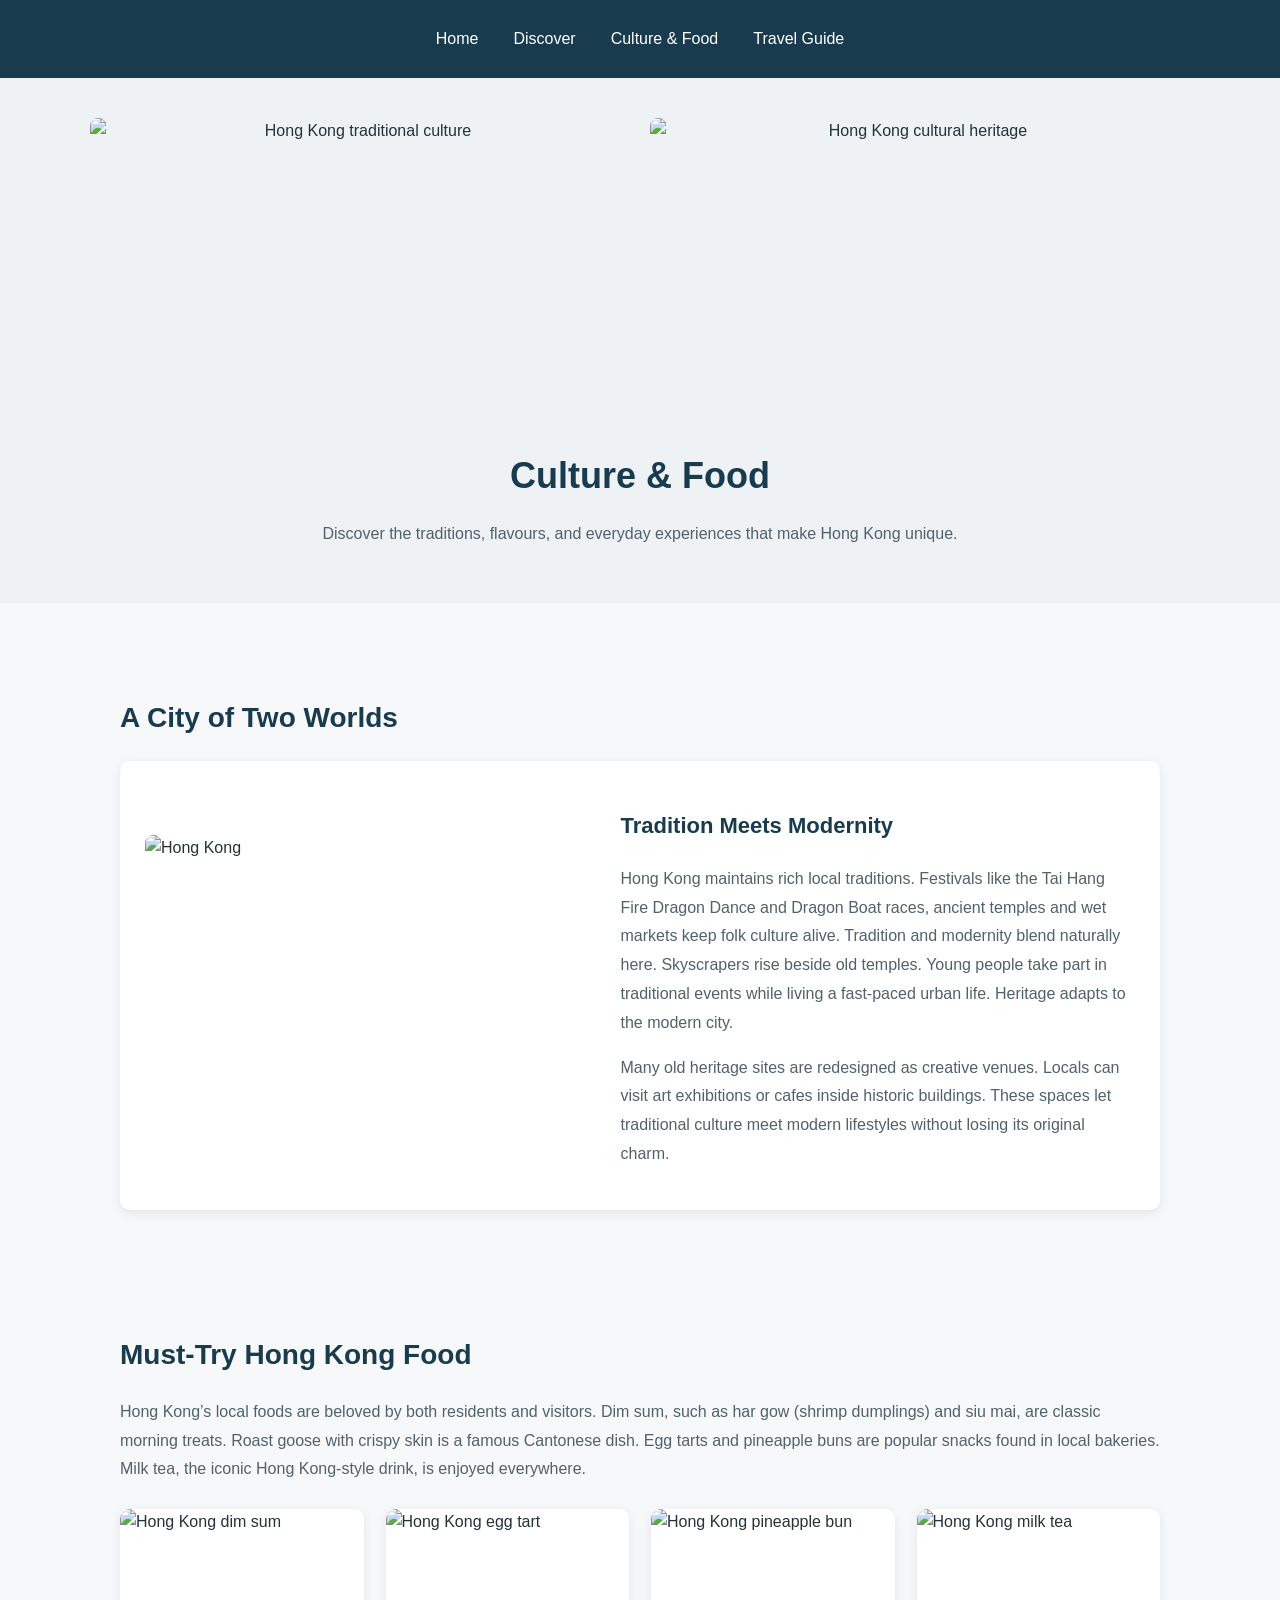
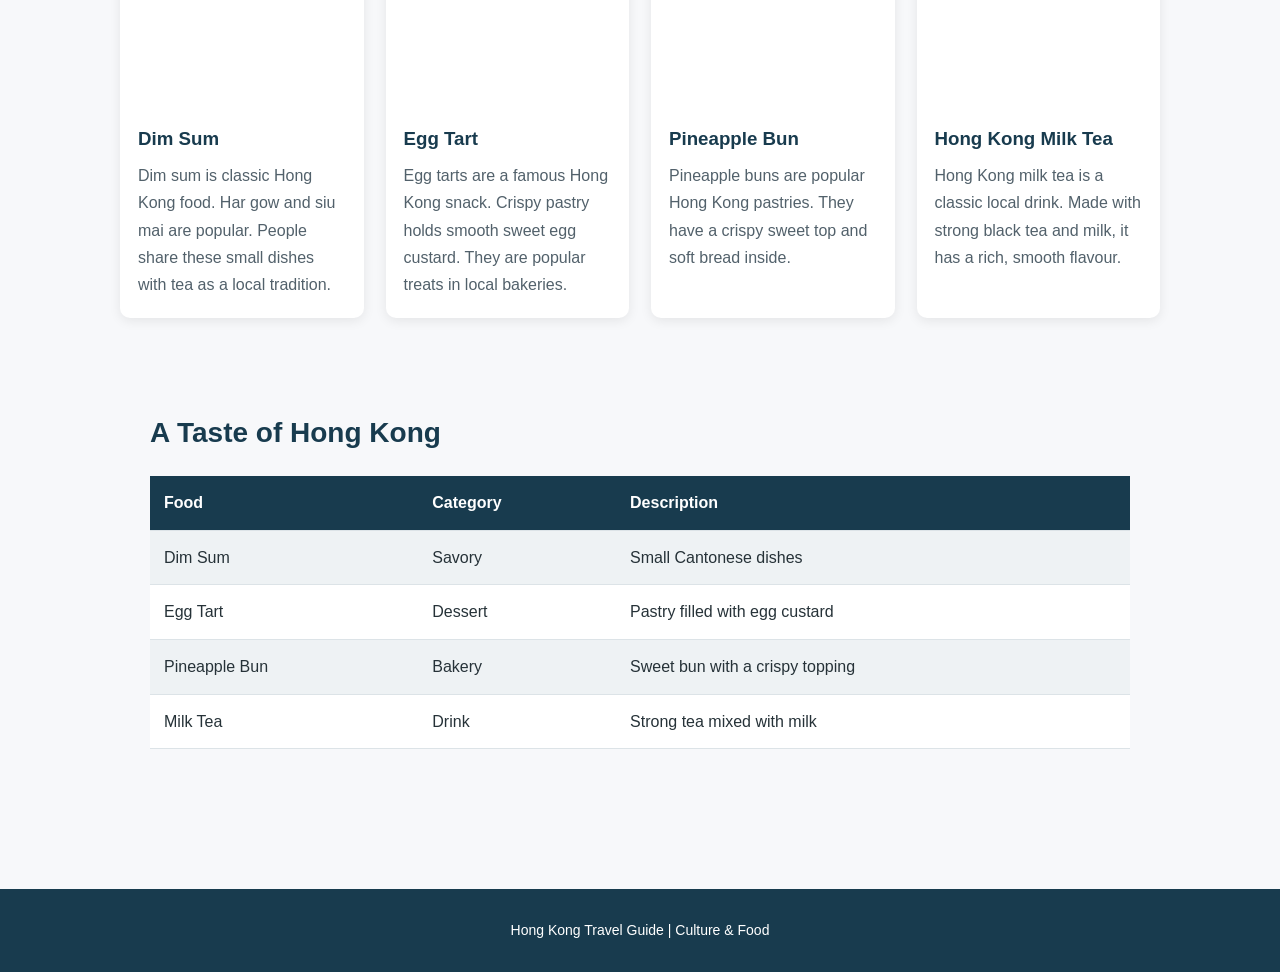
==== culture.html @ da1ce4d9 "Add files via upload" ====
<!DOCTYPE html>
<html lang="en">
<head>
    <meta charset="UTF-8">
    <meta name="viewport" content="width=device-width, initial-scale=1.0">

    <title>Culture & Food | Hong Kong</title>

    <link rel="stylesheet" href="style.css">
</head>

<body>

    <header>
        <nav>
            <a href="index.html">Home</a >
            <a href="discover.html">Discover</a >
            <a href="culture.html">Culture & Food</a >
            <a href="travel.html">Travel Guide</a >
        </nav>
    </header>


    <main>

        
        <section class="culture-hero">

            
            <div class="image-container">
                <img src="https://i0.wp.com/journey.tw/wp-content/uploads/20180911013029_29.jpg?resize=1100%2C735&quality=99&ssl=1" alt="Hong Kong traditional culture">
            <img src="https://pic.huitu.com/pic/20250820/1836969_20250820134538514234_0.jpg" alt="Hong Kong cultural heritage">
        
        </div>
            
            <div class="culture-hero-text">

                <h1>Culture & Food</h1>

                <p> Discover the traditions, flavours, and everyday
    experiences that make Hong Kong unique.
                    
                </p >

            </div>

        </section>


       
        <section class="culture-section">

            <h2>A City of Two Worlds</h2>

            <div class="culture-content">

               <img src="Hong Kong.jpeg" alt="Hong Kong">

                <div class="culture-text">

                    <h3>Tradition Meets Modernity</h3>

                    <p>
                         Hong Kong maintains rich local traditions. Festivals like the Tai Hang Fire Dragon Dance and Dragon Boat races, ancient temples and wet markets keep folk culture alive.

                         Tradition and modernity blend naturally here. Skyscrapers rise beside old temples. Young people take part in traditional events while living a fast-paced urban life. Heritage adapts to the modern city.
                    </p >

                    <p>
                        Many old heritage sites are redesigned as creative venues. Locals can visit art exhibitions or cafes inside historic buildings. These spaces let traditional culture meet modern lifestyles without losing its original charm.
                    </p >

                </div>

            </div>

        </section>


    
        <section class="food-section">

            <h2>Must-Try Hong Kong Food</h2>

            <p>
                Hong Kong’s local foods are beloved by both residents and visitors. Dim sum, such as har gow (shrimp dumplings) and siu mai, are classic morning treats. Roast goose with crispy skin is a famous Cantonese dish. Egg tarts and pineapple buns are popular snacks found in local bakeries. Milk tea, the iconic Hong Kong-style drink, is enjoyed everywhere.
            </p >

<div class="food-container">

    <div class="food-card">
        <img src="dim-sum.jpeg" alt="Hong Kong dim sum">

        <h3>Dim Sum</h3>

        <p>
            Dim sum is classic Hong Kong food. Har gow and
            siu mai are popular. People share these small
            dishes with tea as a local tradition.
        </p>
    </div>


    <div class="food-card">
        <img src="Hong Kong food.jpeg" alt="Hong Kong egg tart">

        <h3>Egg Tart</h3>

        <p>
            Egg tarts are a famous Hong Kong snack. Crispy
            pastry holds smooth sweet egg custard. They are
            popular treats in local bakeries.
        </p>
    </div>


    <div class="food-card">
        <img src="Hong Kong 蛋挞.jpeg" alt="Hong Kong pineapple bun">

        <h3>Pineapple Bun</h3>

        <p>
            Pineapple buns are popular Hong Kong pastries.
            They have a crispy sweet top and soft bread inside.
        </p>
    </div>


    <div class="food-card">
        <img src="milk tea.jpeg" alt="Hong Kong milk tea">

        <h3>Hong Kong Milk Tea</h3>

        <p>
            Hong Kong milk tea is a classic local drink.
            Made with strong black tea and milk, it has a
            rich, smooth flavour.
        </p>
    </div>

</div>
    

        <section class="food-table-section">

            <h2>A Taste of Hong Kong</h2>

            <table>

                <tr>
                    <th>Food</th>
                    <th>Category</th>
                    <th>Description</th>
                </tr>

                <tr>
                    <td>Dim Sum</td>
                    <td>Savory</td>
                    <td>Small Cantonese dishes</td>
                </tr>

                <tr>
                    <td>Egg Tart</td>
                    <td>Dessert</td>
                    <td>Pastry filled with egg custard</td>
                </tr>

                <tr>
                    <td>Pineapple Bun</td>
                    <td>Bakery</td>
                    <td>Sweet bun with a crispy topping</td>
                </tr>

                <tr>
                    <td>Milk Tea</td>
                    <td>Drink</td>
                    <td>Strong tea mixed with milk</td>
                </tr>

            </table>

        </section>

    </main>


    <footer>

        <p>Hong Kong Travel Guide | Culture & Food</p >

    </footer>

</body>
</html>
---- style.css ----
* {
    box-sizing: border-box;
}

body {
    margin: 0;
    font-family: Arial, sans-serif;
    color: #263238;
    background-color: #F7F8FA;
    line-height: 1.6;
}


img {
    max-width: 100%;
}

header {
    background-color: #183b4e;
    padding: 18px 30px;
}

nav {
    display: flex;
    justify-content: center;
    align-items: center;
    gap: 35px;
}

nav a {
    color: white;
    text-decoration: none;
    font-size: 16px;
    padding: 8px 0;
    transition: color 0.3s;
}

nav a:hover {
    color: #f4c95d;
}

.first {
    position: relative;
    width: 100%;
}

.hero-image {
    display: block;
    width: 100%;
    height: 450px;
    object-fit: cover;
}

.first-text {
    position: absolute;
    top: 50%;
    left: 8%;
    transform: translateY(-50%);
    max-width: 600px;
    padding: 25px;
    color: white;
    background-color: rgba(0, 0, 0, 0.4);
    border-radius: 8px;
}

.first-text h1 {
    font-size: 42px;
    margin-top: 0;
    margin-bottom: 12px;
}

.first-text p {
    font-size: 16px;
}

.first-text a {
    display: inline-block;
    background-color: #f4c95d;
    color: #183b4e;
    text-decoration: none;
    padding: 10px 20px;
    border-radius: 5px;
    font-weight: bold;
    transition: background-color 0.3s;
}

.first-text a:hover {
    background-color: white;
}

.introduction {
    max-width: 1000px;
    margin: 0 auto;
    padding: 50px 25px;
}

.introduction h2 {
    font-size: 30px;
    color: #183b4e;
    margin-bottom: 15px;
}

.introduction p {
    font-size: 16px;
    color: #52616b;
    margin-bottom: 15px;
}

.features {
    padding: 40px 30px 60px;
    text-align: center;
}

.features > h2 {
    font-size: 30px;
    color: #183b4e;
    margin-bottom: 30px;
}

.feature-container {
    display: flex;
    justify-content: center;
    align-items: stretch;
    gap: 25px;
    max-width: 1200px;
    margin: 0 auto;
}

.feature-card {
    flex: 1;
    min-width: 0;
    background-color: white;
    border-radius: 10px;
    overflow: hidden;
    text-align: left;
    box-shadow: 0 3px 12px rgba(0, 0, 0, 0.08);
    transition: transform 0.3s;
}

.feature-card:hover {
    transform: translateY(-5px);
}

.feature-card img {
    display: block;
    width: 100%;
    height: 210px;
    object-fit: cover;
}

.feature-card h3 {
    color: #183b4e;
    font-size: 21px;
    margin: 16px 18px 8px;
}

.feature-card p {
    color: #52616b;
    font-size: 15px;
    margin: 0 18px 22px;
}

footer {
    background-color: #183b4e;
    color: white;
    text-align: center;
    padding: 25px 20px;
}

footer p {
    margin: 5px 0;
    font-size: 14px;
}

@media (max-width: 700px) {
    nav {
        flex-wrap: wrap;
        gap: 12px 20px;
    }

    .hero-image {
        height: 500px;
    }

    .first-text {
        left: 5%;
        right: 5%;
        max-width: none;
        padding: 18px;
    }

    .first-text h1 {
        font-size: 30px;
    }

    .first-text p {
        font-size: 14px;
    }

    .feature-container {
        flex-direction: column;
    }

    .feature-card {
        width: 100%;
    }
}
.discover-intro {
    text-align: center;
    padding: 40px 20px;
}

.discover-intro h1 {
    color: #183b4e;
    font-size: 36px;
}

.discover-intro p {
    color: #52616b;
}

.destination-item {
    display: flex;
    align-items: center;
    gap: 30px;
    max-width: 1100px;
    margin: 40px auto;
    padding: 20px;
    background-color: white;
    border-radius: 12px;
    box-shadow: 0 3px 12px rgba(0, 0, 0, 0.08);
    overflow: hidden;
}

.destination-image {
    width: 50%;
    height: 300px;
    object-fit: cover;
    border-radius: 8px;
    flex-shrink: 0;
}

.destination-text {
    flex: 1;
    padding: 20px;
    min-width: 0;
}

.destination-text h2 {
    color: #183b4e;
    font-size: 28px;
}

.destination-text p {
    color: #52616b;
    line-height: 1.8;
}
.destination-item.reverse {
    flex-direction: row-reverse;
}
@media (max-width: 700px) {
    .destination-item,
    .destination-item.reverse {
        flex-direction: column;
    }

    .destination-image {
        width: 100%;
    }
}


/* Culture & Food */

.culture-hero {
text-align: center;
padding: 40px 25px;
background-color: #eef2f4;
}

.image-container {
display: flex;
justify-content: center;
gap: 20px;
max-width: 1100px;
margin: 0 auto 25px;
}

.image-container img {
width: 50%;
height: 300px;
object-fit: cover;
border-radius: 8px;
}

.culture-hero-text h1 {
color: #183b4e;
font-size: 36px;
margin-bottom: 10px;
}

.culture-hero-text p {
color: #52616b;
font-size: 16px;
}

.culture-section,
.food-section,
.food-table-section {
max-width: 1100px;
margin: 40px auto;
padding: 30px;
}

.culture-section h2,
.food-section h2,
.food-table-section h2 {
color: #183b4e;
font-size: 28px;
margin-bottom: 20px;
}

.culture-content {
display: flex;
align-items: center;
gap: 30px;
background-color: white;
padding: 25px;
border-radius: 10px;
box-shadow: 0 3px 12px rgba(0, 0, 0, 0.08);
}

.culture-content img {
width: 45%;
height: 300px;
object-fit: cover;
border-radius: 8px;
}

.culture-text {
flex: 1;
}

.culture-text h3 {
color: #183b4e;
font-size: 22px;
}

.culture-text p,
.food-section > p {
color: #52616b;
line-height: 1.8;
}

.food-container {
display: flex;
flex-wrap: wrap;
gap: 22px;
margin-top: 25px;
}

.food-card {
flex: 1 1 220px;
background-color: white;
border-radius: 10px;
overflow: hidden;
box-shadow: 0 3px 12px rgba(0, 0, 0, 0.08);
}

.food-card img {
width: 100%;
height: 200px;
object-fit: cover;
display: block;
}

.food-card h3 {
color: #183b4e;
margin: 15px 18px 8px;
}

.food-card p {
color: #52616b;
margin: 0 18px 20px;
line-height: 1.7;
}

.food-table-section table,
.itinerary table {
width: 100%;
border-collapse: collapse;
background-color: white;
}

.food-table-section th,
.food-table-section td,
.itinerary th,
.itinerary td {
padding: 14px;
text-align: left;
border-bottom: 1px solid #dce3e7;
}

.food-table-section th,
.itinerary th {
background-color: #183b4e;
color: white;
}

.food-table-section tr:nth-child(even),
.itinerary tr:nth-child(even) {
background-color: #eef2f4;
}

@media (max-width: 700px) {
.image-container {
flex-direction: column;
}

```
.image-container img {
    width: 100%;
    height: 230px;
}

.culture-content {
    flex-direction: column;
}

.culture-content img {
    width: 100%;
    height: 240px;
}

.culture-section,
.food-section,
.food-table-section {
    padding: 20px;
}

.food-card {
    flex-basis: 100%;
}
```

}
/* Travel Guide */

.travel-hero {
text-align: center;
padding: 40px 25px;
background-color: #eef2f4;
}

.travel-hero h1 {
color: #183b4e;
font-size: 36px;
margin-bottom: 25px;
}

.travel-hero img {
display: block;
width: 100%;
max-width: 1000px;
height: 400px;
object-fit: cover;
border-radius: 10px;
margin: 0 auto 25px;
}

.travel-hero p {
max-width: 850px;
margin: 0 auto;
color: #52616b;
line-height: 1.8;
}

.transportation,
.best-time,
.itinerary,
.travel-form {
max-width: 1100px;
margin: 40px auto;
padding: 30px;
}

.transportation h2,
.best-time h2,
.itinerary h2,
.travel-form h2 {
color: #183b4e;
font-size: 28px;
margin-bottom: 25px;
}

.transport-container {
display: flex;
gap: 22px;
align-items: stretch;
}

.transport-card {
flex: 1;
min-width: 0;
background-color: white;
border-radius: 10px;
overflow: hidden;
box-shadow: 0 3px 12px rgba(0, 0, 0, 0.08);
}

.transport-card img {
display: block;
width: 100%;
height: 210px;
object-fit: cover;
}

.transport-card h3 {
color: #183b4e;
margin: 18px 18px 8px;
}

.transport-card p {
color: #52616b;
margin: 0 18px 22px;
line-height: 1.7;
}

.season-container {
display: grid;
grid-template-columns: repeat(4, 1fr);
gap: 20px;
}

.season-card {
background-color: white;
padding: 22px;
border-radius: 10px;
border-top: 4px solid #f4c95d;
box-shadow: 0 3px 12px rgba(0, 0, 0, 0.08);
}

.season-card h3 {
color: #183b4e;
margin-top: 0;
}

.season-card p {
color: #52616b;
line-height: 1.7;
}

.itinerary table {
border-radius: 8px;
overflow: hidden;
}

.travel-form > p {
color: #52616b;
line-height: 1.8;
}

.travel-form form {
max-width: 700px;
background-color: white;
padding: 25px;
border-radius: 10px;
box-shadow: 0 3px 12px rgba(0, 0, 0, 0.08);
}

.travel-form form > label {
display: block;
color: #183b4e;
margin: 15px 0 6px;
font-weight: bold;
}

.travel-form input[type="text"],
.travel-form input[type="email"],
.travel-form input[type="date"],
.travel-form textarea {
width: 100%;
padding: 11px;
border: 1px solid #ccd5da;
border-radius: 5px;
font: inherit;
}

.travel-form textarea {
resize: vertical;
}

.interest-options {
display: flex;
flex-wrap: wrap;
gap: 10px;
align-items: center;
}

.interest-options label {
margin-right: 10px;
color: #52616b;
}

.travel-form button {
display: block;
margin-top: 22px;
padding: 11px 25px;
background-color: #183b4e;
color: white;
border: none;
border-radius: 5px;
font-size: 16px;
cursor: pointer;
}

.travel-form button:hover {
background-color: #f4c95d;
color: #183b4e;
}

@media (max-width: 700px) {
.travel-hero img {
height: 250px;
}

```
.transport-container {
    flex-direction: column;
}

.season-container {
    grid-template-columns: repeat(2, 1fr);
}

.transportation,
.best-time,
.itinerary,
.travel-form {
    padding: 20px;
}

.itinerary {
    overflow-x: auto;
}

.itinerary table {
    min-width: 500px;
}
```

}

@media (max-width: 450px) {
.season-container {
grid-template-columns: 1fr;
}
}
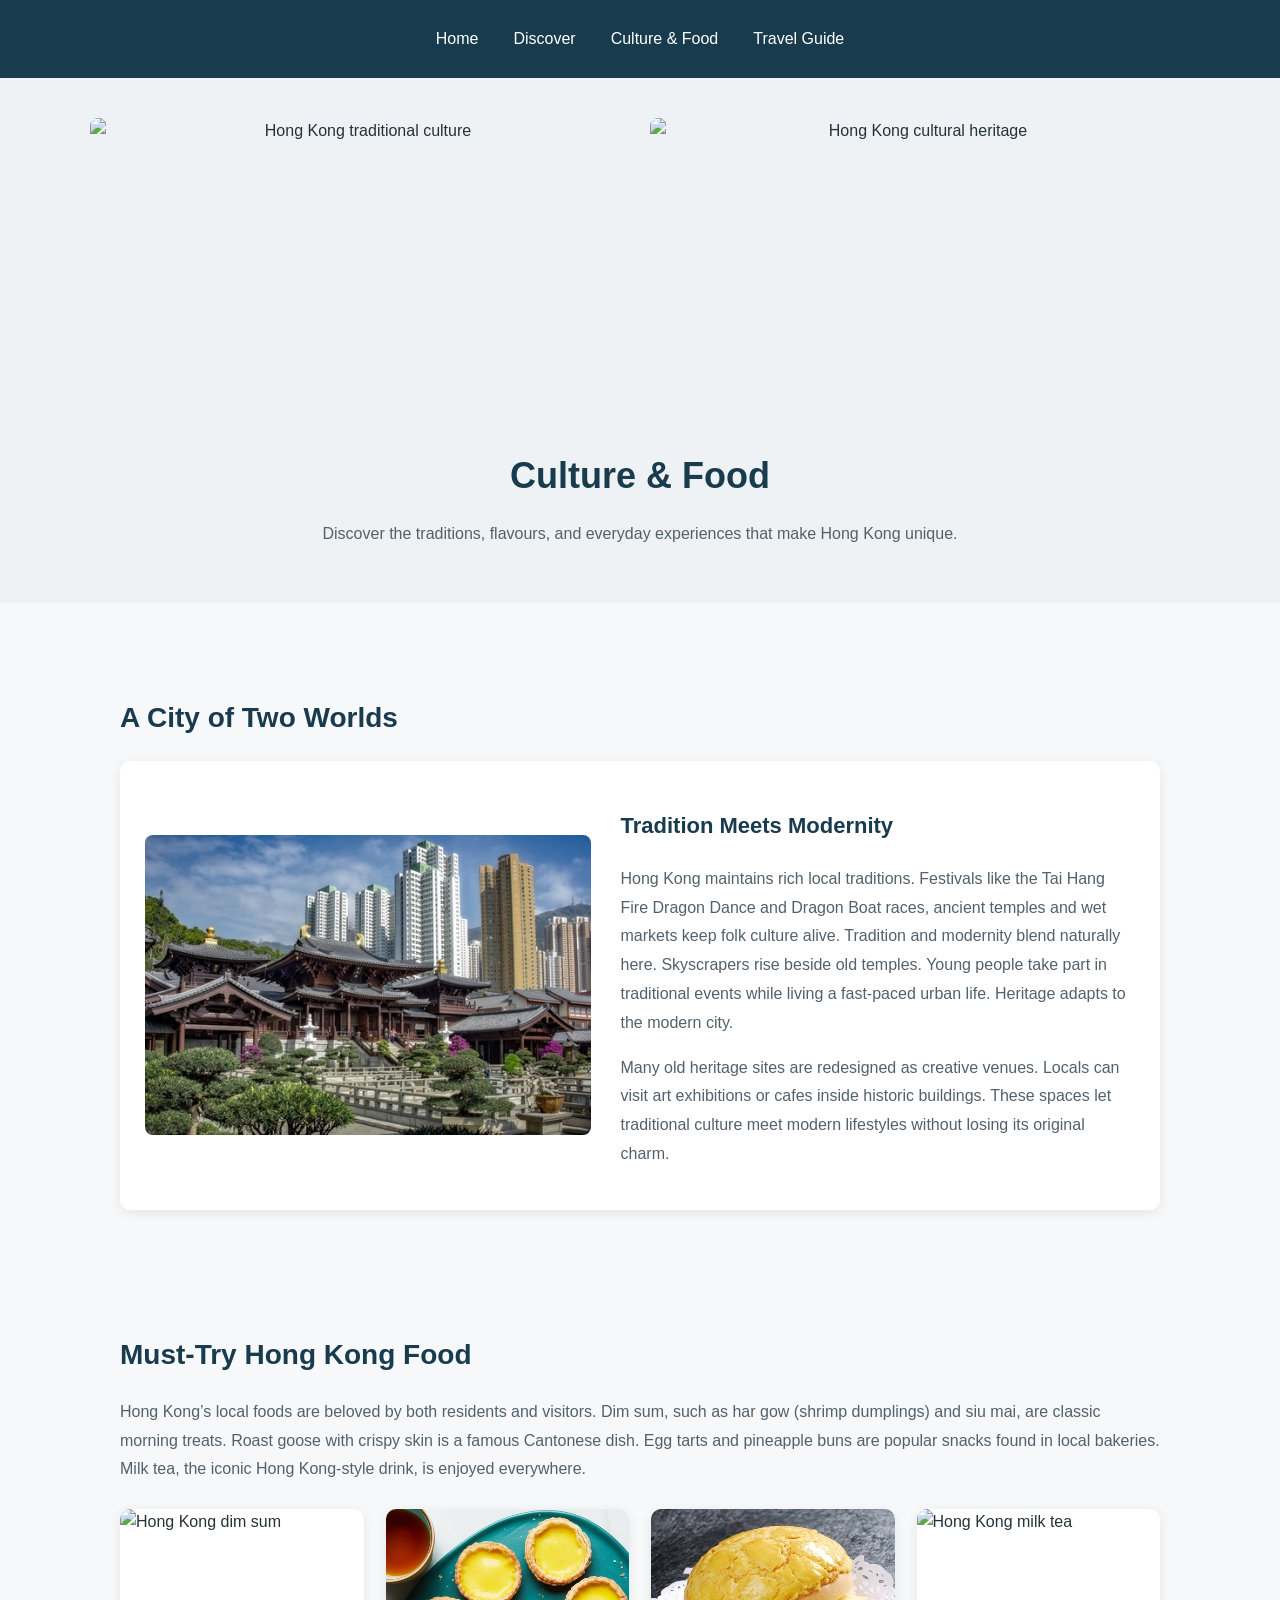
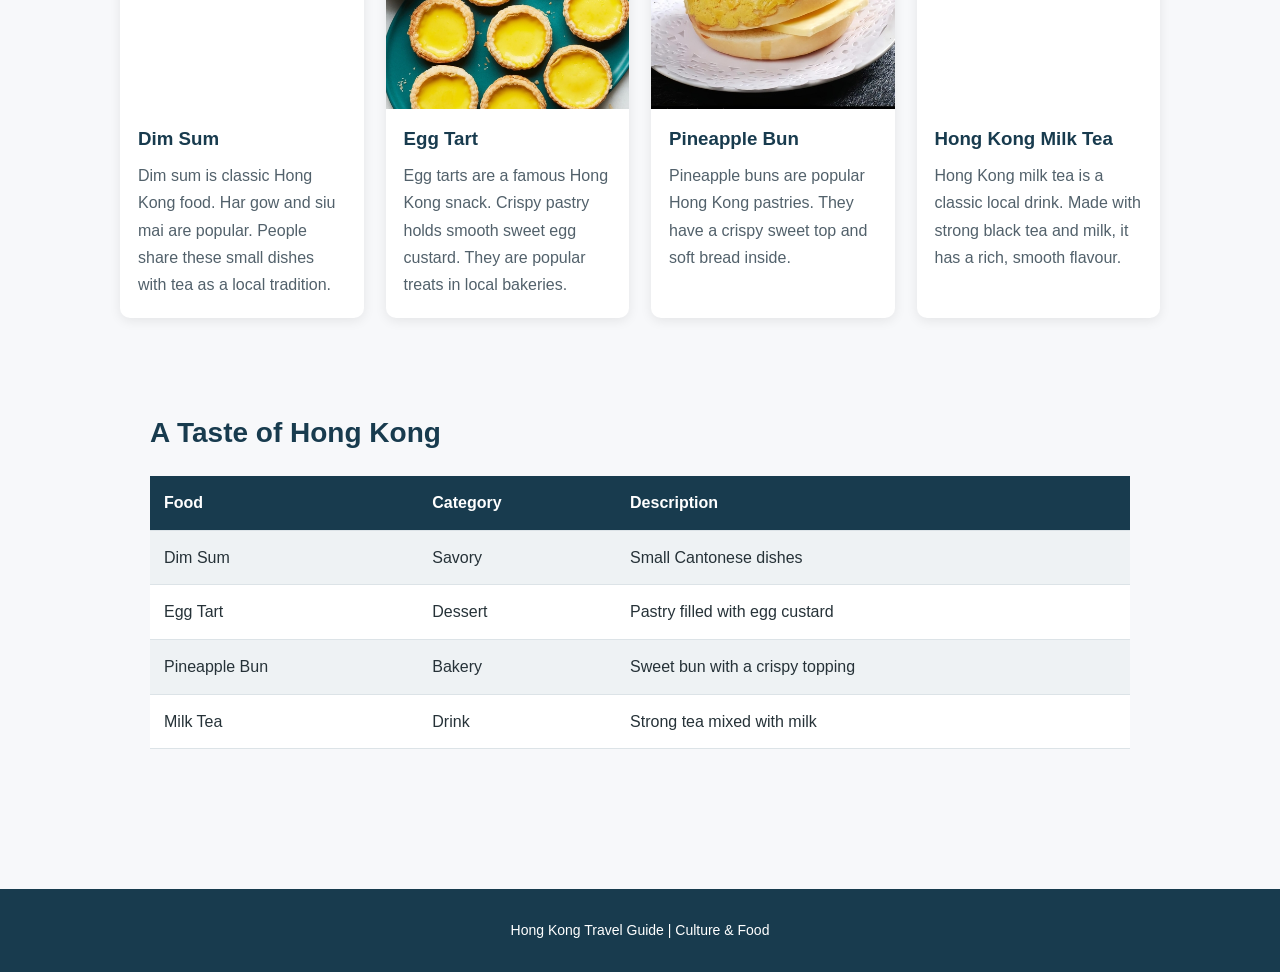
==== commit cc57f6bb: "Add files via upload" ====
--- a/culture.html
+++ b/culture.html
@@ -1,194 +1,194 @@
-<!DOCTYPE html>
-<html lang="en">
-<head>
-    <meta charset="UTF-8">
-    <meta name="viewport" content="width=device-width, initial-scale=1.0">
-
-    <title>Culture & Food | Hong Kong</title>
-
-    <link rel="stylesheet" href="style.css">
-</head>
-
-<body>
-
-    <header>
-        <nav>
-            <a href="index.html">Home</a >
-            <a href="discover.html">Discover</a >
-            <a href="culture.html">Culture & Food</a >
-            <a href="travel.html">Travel Guide</a >
-        </nav>
-    </header>
-
-
-    <main>
-
-        
-        <section class="culture-hero">
-
-            
-            <div class="image-container">
-                <img src="https://i0.wp.com/journey.tw/wp-content/uploads/20180911013029_29.jpg?resize=1100%2C735&quality=99&ssl=1" alt="Hong Kong traditional culture">
-            <img src="https://pic.huitu.com/pic/20250820/1836969_20250820134538514234_0.jpg" alt="Hong Kong cultural heritage">
-        
-        </div>
-            
-            <div class="culture-hero-text">
-
-                <h1>Culture & Food</h1>
-
-                <p> Discover the traditions, flavours, and everyday
-    experiences that make Hong Kong unique.
-                    
-                </p >
-
-            </div>
-
-        </section>
-
-
-       
-        <section class="culture-section">
-
-            <h2>A City of Two Worlds</h2>
-
-            <div class="culture-content">
-
-               <img src="Hong Kong.jpeg" alt="Hong Kong">
-
-                <div class="culture-text">
-
-                    <h3>Tradition Meets Modernity</h3>
-
-                    <p>
-                         Hong Kong maintains rich local traditions. Festivals like the Tai Hang Fire Dragon Dance and Dragon Boat races, ancient temples and wet markets keep folk culture alive.
-
-                         Tradition and modernity blend naturally here. Skyscrapers rise beside old temples. Young people take part in traditional events while living a fast-paced urban life. Heritage adapts to the modern city.
-                    </p >
-
-                    <p>
-                        Many old heritage sites are redesigned as creative venues. Locals can visit art exhibitions or cafes inside historic buildings. These spaces let traditional culture meet modern lifestyles without losing its original charm.
-                    </p >
-
-                </div>
-
-            </div>
-
-        </section>
-
-
-    
-        <section class="food-section">
-
-            <h2>Must-Try Hong Kong Food</h2>
-
-            <p>
-                Hong Kong’s local foods are beloved by both residents and visitors. Dim sum, such as har gow (shrimp dumplings) and siu mai, are classic morning treats. Roast goose with crispy skin is a famous Cantonese dish. Egg tarts and pineapple buns are popular snacks found in local bakeries. Milk tea, the iconic Hong Kong-style drink, is enjoyed everywhere.
-            </p >
-
-<div class="food-container">
-
-    <div class="food-card">
-        <img src="dim-sum.jpeg" alt="Hong Kong dim sum">
-
-        <h3>Dim Sum</h3>
-
-        <p>
-            Dim sum is classic Hong Kong food. Har gow and
-            siu mai are popular. People share these small
-            dishes with tea as a local tradition.
-        </p>
-    </div>
-
-
-    <div class="food-card">
-        <img src="Hong Kong food.jpeg" alt="Hong Kong egg tart">
-
-        <h3>Egg Tart</h3>
-
-        <p>
-            Egg tarts are a famous Hong Kong snack. Crispy
-            pastry holds smooth sweet egg custard. They are
-            popular treats in local bakeries.
-        </p>
-    </div>
-
-
-    <div class="food-card">
-        <img src="Hong Kong 蛋挞.jpeg" alt="Hong Kong pineapple bun">
-
-        <h3>Pineapple Bun</h3>
-
-        <p>
-            Pineapple buns are popular Hong Kong pastries.
-            They have a crispy sweet top and soft bread inside.
-        </p>
-    </div>
-
-
-    <div class="food-card">
-        <img src="milk tea.jpeg" alt="Hong Kong milk tea">
-
-        <h3>Hong Kong Milk Tea</h3>
-
-        <p>
-            Hong Kong milk tea is a classic local drink.
-            Made with strong black tea and milk, it has a
-            rich, smooth flavour.
-        </p>
-    </div>
-
-</div>
-    
-
-        <section class="food-table-section">
-
-            <h2>A Taste of Hong Kong</h2>
-
-            <table>
-
-                <tr>
-                    <th>Food</th>
-                    <th>Category</th>
-                    <th>Description</th>
-                </tr>
-
-                <tr>
-                    <td>Dim Sum</td>
-                    <td>Savory</td>
-                    <td>Small Cantonese dishes</td>
-                </tr>
-
-                <tr>
-                    <td>Egg Tart</td>
-                    <td>Dessert</td>
-                    <td>Pastry filled with egg custard</td>
-                </tr>
-
-                <tr>
-                    <td>Pineapple Bun</td>
-                    <td>Bakery</td>
-                    <td>Sweet bun with a crispy topping</td>
-                </tr>
-
-                <tr>
-                    <td>Milk Tea</td>
-                    <td>Drink</td>
-                    <td>Strong tea mixed with milk</td>
-                </tr>
-
-            </table>
-
-        </section>
-
-    </main>
-
-
-    <footer>
-
-        <p>Hong Kong Travel Guide | Culture & Food</p >
-
-    </footer>
-
-</body>
+<!DOCTYPE html>
+<html lang="en">
+<head>
+    <meta charset="UTF-8">
+    <meta name="viewport" content="width=device-width, initial-scale=1.0">
+
+    <title>Culture & Food | Hong Kong</title>
+
+    <link rel="stylesheet" href="style.css">
+</head>
+
+<body>
+
+    <header>
+        <nav>
+            <a href="index.html">Home</a >
+            <a href="discover.html">Discover</a >
+            <a href="culture.html">Culture & Food</a >
+            <a href="travel.html">Travel Guide</a >
+        </nav>
+    </header>
+
+
+    <main>
+
+        
+        <section class="culture-hero">
+
+            
+            <div class="image-container">
+                <img src="https://i0.wp.com/journey.tw/wp-content/uploads/20180911013029_29.jpg?resize=1100%2C735&quality=99&ssl=1" alt="Hong Kong traditional culture">
+            <img src="https://encrypted-tbn0.gstatic.com/images?q=tbn:ANd9GcQHgpVqe0ZGi_JtsVhjEr6aRkTlNUYQ83l7ZNsqQz4-tw-i3p8jbmSKdr4a&s=10" alt="Hong Kong cultural heritage">
+        
+        </div>
+            
+            <div class="culture-hero-text">
+
+                <h1>Culture & Food</h1>
+
+                <p> Discover the traditions, flavours, and everyday
+    experiences that make Hong Kong unique.
+                    
+                </p >
+
+            </div>
+
+        </section>
+
+
+       
+        <section class="culture-section">
+
+            <h2>A City of Two Worlds</h2>
+
+            <div class="culture-content">
+
+               <img src="Hong Kong.jpeg" alt="Hong Kong">
+
+                <div class="culture-text">
+
+                    <h3>Tradition Meets Modernity</h3>
+
+                    <p>
+                         Hong Kong maintains rich local traditions. Festivals like the Tai Hang Fire Dragon Dance and Dragon Boat races, ancient temples and wet markets keep folk culture alive.
+
+                         Tradition and modernity blend naturally here. Skyscrapers rise beside old temples. Young people take part in traditional events while living a fast-paced urban life. Heritage adapts to the modern city.
+                    </p >
+
+                    <p>
+                        Many old heritage sites are redesigned as creative venues. Locals can visit art exhibitions or cafes inside historic buildings. These spaces let traditional culture meet modern lifestyles without losing its original charm.
+                    </p >
+
+                </div>
+
+            </div>
+
+        </section>
+
+
+    
+        <section class="food-section">
+
+            <h2>Must-Try Hong Kong Food</h2>
+
+            <p>
+                Hong Kong’s local foods are beloved by both residents and visitors. Dim sum, such as har gow (shrimp dumplings) and siu mai, are classic morning treats. Roast goose with crispy skin is a famous Cantonese dish. Egg tarts and pineapple buns are popular snacks found in local bakeries. Milk tea, the iconic Hong Kong-style drink, is enjoyed everywhere.
+            </p >
+
+<div class="food-container">
+
+    <div class="food-card">
+        <img src="https://food.fnr.sndimg.com/content/dam/images/food/fullset/2022/04/04/0/FN_HAR-GOW-H-f_s4x3.jpg.rend.hgtvcom.1280.720.85.suffix/1649101715465.webp" alt="Hong Kong dim sum">
+
+        <h3>Dim Sum</h3>
+
+        <p>
+            Dim sum is classic Hong Kong food. Har gow and
+            siu mai are popular. People share these small
+            dishes with tea as a local tradition.
+        </p>
+    </div>
+
+
+    <div class="food-card">
+        <img src="Hong Kong food.jpeg" alt="Hong Kong egg tart">
+
+        <h3>Egg Tart</h3>
+
+        <p>
+            Egg tarts are a famous Hong Kong snack. Crispy
+            pastry holds smooth sweet egg custard. They are
+            popular treats in local bakeries.
+        </p>
+    </div>
+
+
+    <div class="food-card">
+        <img src="Hong Kong 蛋挞.jpeg" alt="Hong Kong pineapple bun">
+
+        <h3>Pineapple Bun</h3>
+
+        <p>
+            Pineapple buns are popular Hong Kong pastries.
+            They have a crispy sweet top and soft bread inside.
+        </p>
+    </div>
+
+
+    <div class="food-card">
+        <img src="milk tea.jpeg" alt="Hong Kong milk tea">
+
+        <h3>Hong Kong Milk Tea</h3>
+
+        <p>
+            Hong Kong milk tea is a classic local drink.
+            Made with strong black tea and milk, it has a
+            rich, smooth flavour.
+        </p>
+    </div>
+
+</div>
+    
+
+        <section class="food-table-section">
+
+            <h2>A Taste of Hong Kong</h2>
+
+            <table>
+
+                <tr>
+                    <th>Food</th>
+                    <th>Category</th>
+                    <th>Description</th>
+                </tr>
+
+                <tr>
+                    <td>Dim Sum</td>
+                    <td>Savory</td>
+                    <td>Small Cantonese dishes</td>
+                </tr>
+
+                <tr>
+                    <td>Egg Tart</td>
+                    <td>Dessert</td>
+                    <td>Pastry filled with egg custard</td>
+                </tr>
+
+                <tr>
+                    <td>Pineapple Bun</td>
+                    <td>Bakery</td>
+                    <td>Sweet bun with a crispy topping</td>
+                </tr>
+
+                <tr>
+                    <td>Milk Tea</td>
+                    <td>Drink</td>
+                    <td>Strong tea mixed with milk</td>
+                </tr>
+
+            </table>
+
+        </section>
+
+    </main>
+
+
+    <footer>
+
+        <p>Hong Kong Travel Guide | Culture & Food</p >
+
+    </footer>
+
+</body>
 </html>
